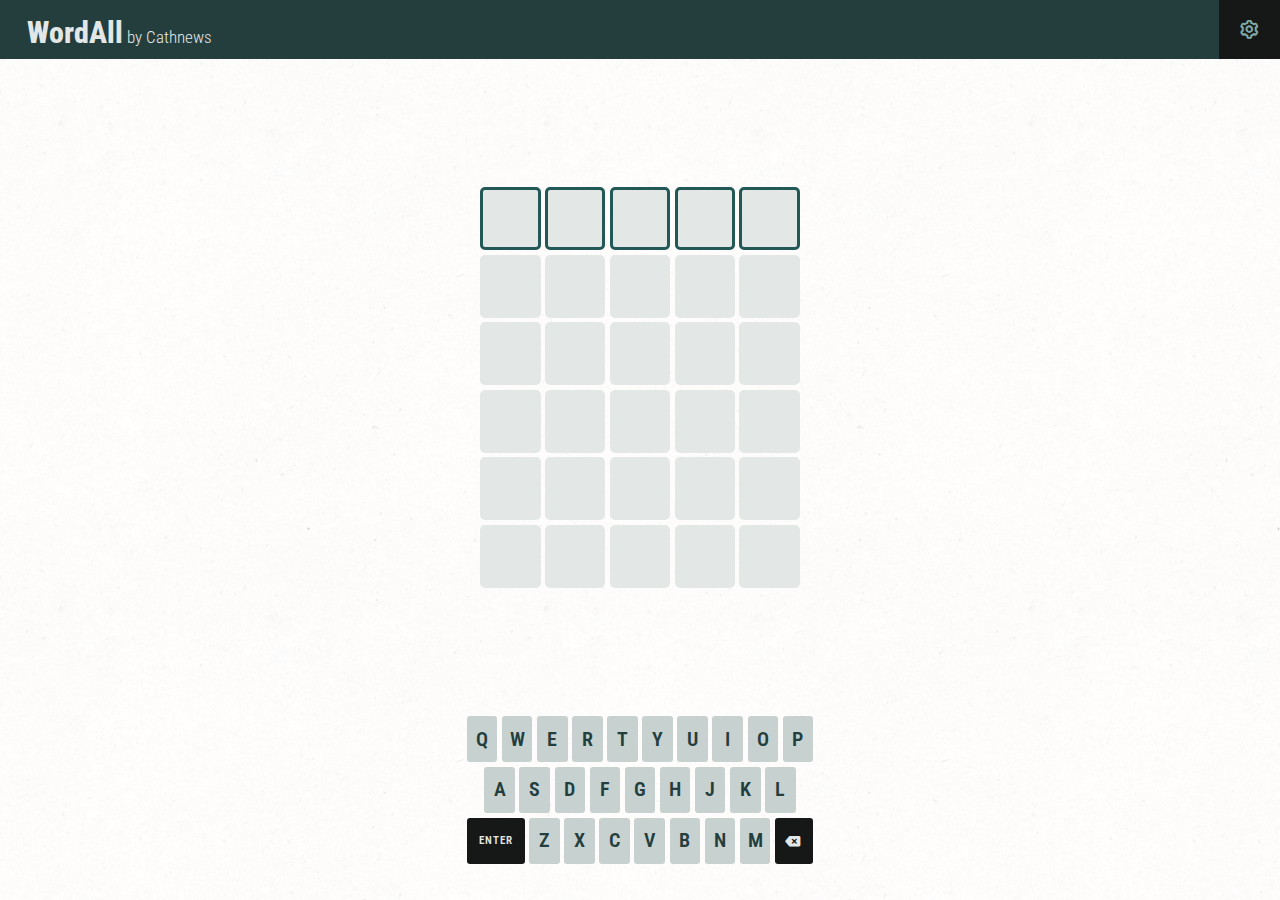
==== index.html @ e697ef77 "fixed share button" ====
<!DOCTYPE html>
<html lang="en">
<head>
  <meta charset="UTF-8">
  <meta name="viewport" content="width=device-width, initial-scale=1.0">

  <!-- Facebook Meta Tags -->
  <meta property="og:url" content="https://cathnews.com/wordall">
  <meta property="og:type" content="website">
  <meta property="og:title" content="WordAll by CathNews">
  <meta property="og:description" content="Enjoy guessing daily Bible words.">
  <meta property="og:image" content="./cathnews-word-game/wordall-by-cathnews.jpg">

  <!-- Twitter Meta Tags -->
  <meta name="twitter:card" content="summary_large_image">
  <meta property="twitter:domain" content="cathnews.com">
  <meta property="twitter:url" content="https://cathnews.com/wordall">
  <meta name="twitter:title" content="WordAll by CathNews">
  <meta name="twitter:description" content="Enjoy guessing daily Bible words.">
  <meta name="twitter:image" content="./cathnews-word-game/wordall-by-cathnews.jpg">

  <title>WordAll by Cathnews</title>

  <!-- Preload images -->
  <link rel="preload" href="./cathnews-word-game/winner.png" as="image">
  <link rel="preload" href="./cathnews-word-game/wrong.png" as="image">

  <!-- Cathnews favicon -->
  <link rel="alternate icon" class="js-site-favicon" type="image/png" href="https://cathnews.com/wp-content/uploads/2022/02/cropped-cathnews-favicon.png">

  <link rel="stylesheet" href="style.css">
  <script src="game.js" defer></script>
  <script src="script.js" defer></script>


  <!-- Boxicons -->
  <link href='https://unpkg.com/boxicons@2.1.4/css/boxicons.min.css' rel='stylesheet'>

</head>

<body class="hide">

  <!-- Header - logo and menus -->
  <header>
    <div id="header">
      <div class="logo">
        <div class="logo-text"><span>WordAll</span> by Cathnews</div>
      </div>
      <div class="menu">
        <div class="cog-button">
          <i class='bx bx-cog'></i>
        </div>
      </div>
    </div>
    <div id="drawer">
      <div class="inner">
        <div class="help">
          <h3>Instructions</h3>
          <p>You have 6 tries to guess the day's 5-letter Bible word. Only valid words can be submitted. Matched letters will be marked green. Matched but incorrect position are marked yellow.</p>
        </div>
        <div class="daily-word">
          <h3>Word of the Day</h3>
          <p>Today's Bible word could be any person, place, or thing that appears in the Bible text.</p>
          <p>Best of luck!</p>
        </div>
        <div class="settings">
          <h3>Settings</h3>
          <div class="option">
            <p>Dark mode</p>
            <div class="dark-toggle">
              <div class="toggle"></div>
            </div>
          </div>
        </div>
      </div>  
    </div>
  </header>

  <!-- Game container -->
  <div id="game" class="container column">

    <!-- Guess boxes -->
    <section id="guesses" class="column">

      <div id="guess1" class="guess row">
        <span class="char"></span>
        <span class="char"></span>
        <span class="char"></span>
        <span class="char"></span>
        <span class="char"></span>
      </div>
      <div id="guess2" class="guess row">
        <span class="char"></span>
        <span class="char"></span>
        <span class="char"></span>
        <span class="char"></span>
        <span class="char"></span>
      </div>
      <div id="guess3" class="guess row">
        <span class="char"></span>
        <span class="char"></span>
        <span class="char"></span>
        <span class="char"></span>
        <span class="char"></span>
      </div>
      <div id="guess4" class="guess row">
        <span class="char"></span>
        <span class="char"></span>
        <span class="char"></span>
        <span class="char"></span>
        <span class="char"></span>
      </div>
      <div id="guess5" class="guess row">
        <span class="char"></span>
        <span class="char"></span>
        <span class="char"></span>
        <span class="char"></span>
        <span class="char"></span>
      </div>
      <div id="guess6" class="guess row">
        <span class="char"></span>
        <span class="char"></span>
        <span class="char"></span>
        <span class="char"></span>
        <span class="char"></span>
      </div>

    </section>

    <!-- Keyboard -->
    <section id="keyboard" class="column">

      <!-- Notifications -->
      <div id="notif" class="hide">
        <div class="col img">
          <img src="" alt="">
        </div>
        <div class="col message-container">
          <p class="notif-message"></p>
          <span id="share-fb" class="hide"><i class='bx bxs-share' ></i> Share to Facebook</a></span>
          <button onclick="" class="notif-button"><i class='bx bx-x'></i></button>
        </div>
      </div>
      
      <div id="keys1" class="row">
        <div data-key="q" class="key">Q</div>
        <div data-key="w" class="key">W</div>
        <div data-key="e" class="key">E</div>
        <div data-key="r" class="key">R</div>
        <div data-key="t" class="key">T</div>
        <div data-key="y" class="key">Y</div>
        <div data-key="u" class="key">U</div>
        <div data-key="i" class="key">I</div>
        <div data-key="o" class="key">O</div>
        <div data-key="p" class="key">P</div>
      </div>

      <div id="keys2" class="row">
        <div data-key="a" class="key">A</div>
        <div data-key="s" class="key">S</div>
        <div data-key="d" class="key">D</div>
        <div data-key="f" class="key">F</div>
        <div data-key="g" class="key">G</div>
        <div data-key="h" class="key">H</div>
        <div data-key="j" class="key">J</div>
        <div data-key="k" class="key">K</div>
        <div data-key="l" class="key">L</div>
      </div>

      <div id="keys3" class="row">
        <div data-key="enter" class="key enter">ENTER</div>
        <div data-key="z" class="key">Z</div>
        <div data-key="x" class="key">X</div>
        <div data-key="c" class="key">C</div>
        <div data-key="v" class="key">V</div>
        <div data-key="b" class="key">B</div>
        <div data-key="n" class="key">N</div>
        <div data-key="m" class="key">M</div>
        <div data-key="del" class="key delete"><i class='bx bxs-tag-x'></i></div>
      </div>

    </section>

  </div>
  
</body>
</html>
---- style.css ----
@import url('https://fonts.googleapis.com/css2?family=Roboto+Condensed:ital,wght@0,300;0,400;0,500;0,600;0,700;0,800;0,900;1,300;1,400;1,500;1,600;1,700;1,800;1,900&display=swap');
@import url('https://fonts.googleapis.com/css2?family=Pacifico&display=swap');

* {
  margin: 0;
  padding: 0;
  box-sizing: border-box;
}

:root {

  --fnt-logo: "Pacifico", sans-serif;
  --fnt-headings: "Roboto Condensed", sans-serif;
  --fnt-body: "Roboto Condensed", sans-serif;

  --clr-primary: hsl(176, 70%, 33%);
  --clr-primary-light: hsl(176, 20%, 58%);
  --clr-primary-lighter: hsl(175, 10%, 80%);
  --clr-primary-lightest: hsl(173, 10%, 90%);
  --clr-primary-dark: hsl(177, 45%, 24%);
  --clr-primary-darker: hsl(178, 27%, 19%);
  --clr-primary-darkest: hsl(180, 4%, 9%);

  --clr-white: hsl(60, 33%, 98%);
  --clr-light-gray: hsl(0, 0%, 75%);
  --clr-lighter-gray: hsl(0, 0%, 90%);
  --clr-gray: hsl(120, 1%, 29%);
  --clr-dark-gray: hsl(180, 1%, 18%);
  --clr-black: hsl(0, 0%, 9%);

  --clr-wrong: var(--clr-primary-lighter);
  --clr-position: hsl(50, 77%, 47%);
  --clr-correct: hsl(150, 65%, 26%);
}

a, a:active {
  color: var(--clr-primary-light);
  text-decoration: none;
}

a:hover {
  color: var(--clr-primary);
}

.dark a {
  color: var(--clr-primary-lightest);
}

.dark a:hover {
  color: var(--clr-primary-lighter);
}

img {
  width: 100%;
  height: 100%;
  object-fit: cover;
}

/* DOM */

html {
  font-family: var(--fnt-body);
  font-size: 18px;
}

@media (max-width: 640px) {
  html {
    font-size: 17px;
  }
}

body {
  display: flex;
  flex-direction: column;
  justify-content: space-between;
  align-items: center;
  width: 100%;
  min-height: 100dvh;
  background-color: var(--clr-primary-lightest);
  color: var(--clr-primary-darker);
  position: relative;
  background: url(./ricepaper2.png) repeat;
  background-blend-mode: lighten;
}

body.dark {
  background-color: var(--clr-primary-darker);
  color: var(--clr-);
  background-image: none;
}

body.hide {
  display: none;
}

/* Scaffolding */

#game.container {
  max-width: 480px;
  padding: 1rem;
  /* padding-top: 4rem; */
  gap: 1rem;
  justify-content: center;
  /* height: 100dvh; */
}

.column {
  display: flex;
  flex-direction: column;
  gap: .25rem;
  justify-content: space-between;
  align-items: center;
}

.row {
  display: flex;
  flex-direction: row;
  gap: .25rem;
}

/* Header section */

header {
  display: block;
  /* position: absolute; */
  width: 100%;
  background-color: var(--clr-primary-darker);
  color: var(--clr-primary-lightest);
  z-index: 50;
}

.dark header {
  background-color: var(--clr-primary-dark);
}

#header {
  display: flex;
  flex-direction: row;
  justify-content: space-between;
  align-items: flex-end;  
  gap: 2rem;
  width: 100%;
  padding-left: 1.5rem;
}

.logo {
  font-size: .95rem;
  font-family: 'Roboto Condensed', sans-serif;
  font-weight: 300;
  padding-bottom: .5rem;
}

.logo span {
  font-weight: 800;
  font-size: 1.65rem;
}

.menu .cog-button, .menu .cog-button:active {
  cursor: pointer;
  background-color: var(--clr-primary-darkest);
  color: var(--clr-primary-light);
  padding: 1rem 1.05rem .85rem;
  transition: .3s;
  font-size: 1.25rem;
}

.menu .cog-button:hover {
  background-color: var(--clr-primary-dark);
  color: var(--clr-primary-lightest);
}

.menu .cog-button i {
  transform: rotate(0);
  transition: .3s;
}

.menu .cog-button:hover i {
  transform: rotate(240deg);
}

/* Drawer */

#drawer {
  background-color: var(--clr-primary);
  display: grid;
  grid-template-rows: 0rem;
  transition: 300ms;
}

#drawer.open {
  grid-template-rows: 12em;
}

#drawer .inner {
  padding: 1.85em 1.5em 1.35em;
  display: none;
  transition: .2s;
  overflow: hidden;
}

#drawer.open .inner {
  display: flex;
  gap: 1.35em;
}

#drawer .inner > div {
  padding-right: 4rem;
  flex: 1;
}

#drawer h3 {
  margin-bottom: .5em;
}

#drawer .settings h3 {
  margin-bottom: .85em;
}

#drawer p {
  margin-bottom: .4 5em;
}

.settings .option {
  border-top: 1px dashed var(--clr-primary-light);
  border-bottom: 1px dashed var(--clr-primary-light);
  padding: .5em 0rem;
  display: flex;
  justify-content: space-between;
  align-items: center;
  gap: 2rem;
}

.dark-toggle {
  width: 2em;
  height: 1em;
  border: 1px solid var(--clr-primary-lighter);
  border-radius: 5rem;
  position: relative;
  transition: .3s;
}

.toggle {
  width: .65em;
  height: .65em;
  background-color: var(--clr-primary-lighter);
  border-radius: 5rem;
  position: absolute;
  top: 50%;
  transform: translateY(-50%);
  left: .15em;
  transition: .3s;
}

.dark .toggle {
  background-color: var(--clr-primary-lighter);
  left: 1.1em
}

@media (max-width: 720px) {

  #drawer.open {
    grid-template-rows: 22em;
  }

  #drawer .inner {
    font-size: .85rem;
    flex-direction: column;
    gap: 1em;
  }

}

/* Game section */

#game {
  flex-grow: 1;
}

/* Guess section */

#guesses {
  flex: 1;
  justify-content: center;
}

.guess.current .char {
  border: 3px solid var(--clr-primary-dark);
  animation: wiggle 10s infinite;
}

.dark .guess.current .char {
  border: 3px solid var(--clr-primary-light);
}

@keyframes wiggle {
  0% {
    transform: translateY(0px);
  }
  6% {
    transform: translateY(1px);
  }
  8% {
    transform: translateY(-3px);
  }
  10% {
    transform: translateY(0px);
  }
  12% {
    transform: translateY(-3px);
  }
  14% {
    transform: translateY(0px);
  }
}

.guess .char {
  border: 2px solid var(--clr-primary-lightest);
  background-color: var(--clr-primary-lightest);
  width: 3.35rem;
  border-radius: 5px;
  height: 3.5rem;
  display: flex;
  align-items: center;
  justify-content: center;
  text-transform: uppercase;
  font-weight: 700;
  font-size: 2rem;  
}

.dark .guess .char {
  border: 2px solid var(--clr-primary-dark);
  background-color: var(--clr-primary-darker);
  color: var(--clr-primary-lighter);
}

.char.wrong {
  background-color: var(--clr-wrong) !important;
  border-color: var(--clr-wrong) !important;
  color: var(--clr-primary-lightest);
}

.dark .char.wrong {
  background-color: var(--clr-primary-dark) !important;
  border-color: var(--clr-primary-dark) !important;
  color: var(--clr-primary-darker);
}

.char.position {
  background-color: var(--clr-position) !important;
  border-color: var(--clr-position) !important;
  color: var(--clr-primary-lightest);
}

.dark .char.position {
  background-color: var(--clr-position) !important;
  border-color: var(--clr-position) !important;
  color: var(--clr-primary-lightest);
}

.char.correct {
  background-color: var(--clr-correct) !important;
  border-color: var(--clr-correct) !important;
  color: var(--clr-primary-lightest);
}

.dark .char.correct {
  background-color: var(--clr-correct) !important;
  border-color: var(--clr-correct) !important;
  color: var(--clr-primary-lightest);
}

/* Keyboard section */

#keyboard {
  flex: 0;
  margin-bottom: 1rem;
  position: relative;
}

.key {
  text-transform: uppercase;
  font-size: 1.1rem;
  font-weight: 600;
  background-color: var(--clr-primary-lighter);
  padding: .65rem .35rem;
  cursor: pointer;
  width: 1.7rem;
  text-align: center;
  border-radius: 3px;
  display: flex;
  justify-content: center;
  align-items: center;
  transition: .1s;
}

.key:hover {
  background-color: var(--clr-primary-lightest);
}

.key.enter, .key.delete, .key.enter:active, .key.delete:active  {
  background-color: var(--clr-primary-darkest);
  color: var(--clr-primary-lightest);
  padding-left: .65rem;
  padding-right: .65rem;
  font-size: .6rem;
}

.key.enter:hover, .key.delete:hover {
  background-color: var(--clr-primary-dark);
}

.key.delete {
  font-size: 1rem;
  padding-left: 1rem;
  padding-right: 1.1rem;
}

.key.enter {
  padding-left: .65rem;
  padding-right: .65rem;
  letter-spacing: 1px;
  width: fit-content;
}

.key.used {
  background-color: var(--clr-primary-lightest) !important;
  border-color: var(--clr-wrong);
  color: var(--clr-primary-lighter);
}

.dark .key.used {
  background-color: var(--clr-primary-dark) !important;
  color: var(--clr-primary-darker);
}

.key.used.correct {
  background-color: var(--clr-correct) !important;
  border-color: var(--clr-correct);
  color: var(--clr-primary-lightest);
}


/* Notification */

#notif {
  position: absolute;
  background-color: var(--clr-primary-darker);
  color: var(--clr-primary-lightest);
  padding: 0;
  border-radius: .5rem;
  top: 50%;
  transform: translateY(-50%);
  width: 104%;
  min-height: 100%;
  overflow: hidden;
  display: grid;
  grid-template-columns: repeat(2,50%);
  justify-content: center;
  align-items: center;
}

#notif img {
  flex-grow: 0;
}

#notif .col.img {
  display: flex;
}

#notif.hide {
  display: none;
}

#notif .message-container {
  display: flex;
  flex-direction: column;
  padding-right: 1rem;
}

#notif p {
  text-align: left;
}

#notif button {
  border: none;
  border-radius: 5rem;
  font-size: 1.45rem;
  color: var(--clr-primary);
  position: absolute;
  width: 2rem;
  height: 2rem;
  top: 1rem;
  right: 1rem;
  padding-top: 3px;
}

#notif button:hover {
  background-color: var(--clr-primary-light);
  color: var(--clr-primary-lightest);
}

#notif button.hide {
  display: none;
}

#notif #share-fb, #notif #share-fb:active {
  margin-top: 12px;
  padding: 7px 10px;
  background-color: #3447ae;
  font-size: .8rem;
  width: fit-content;
  border-radius: 3px;
  cursor: pointer;
  transition: 300ms;
  display: flex;
  flex-direction: row;
  justify-content: center;
  align-items: center;
  gap: 5px
}

#notif #share-fb:hover {
  background-color: #445ce3;
}

#notif #share-fb.hide {
  display: none;
}
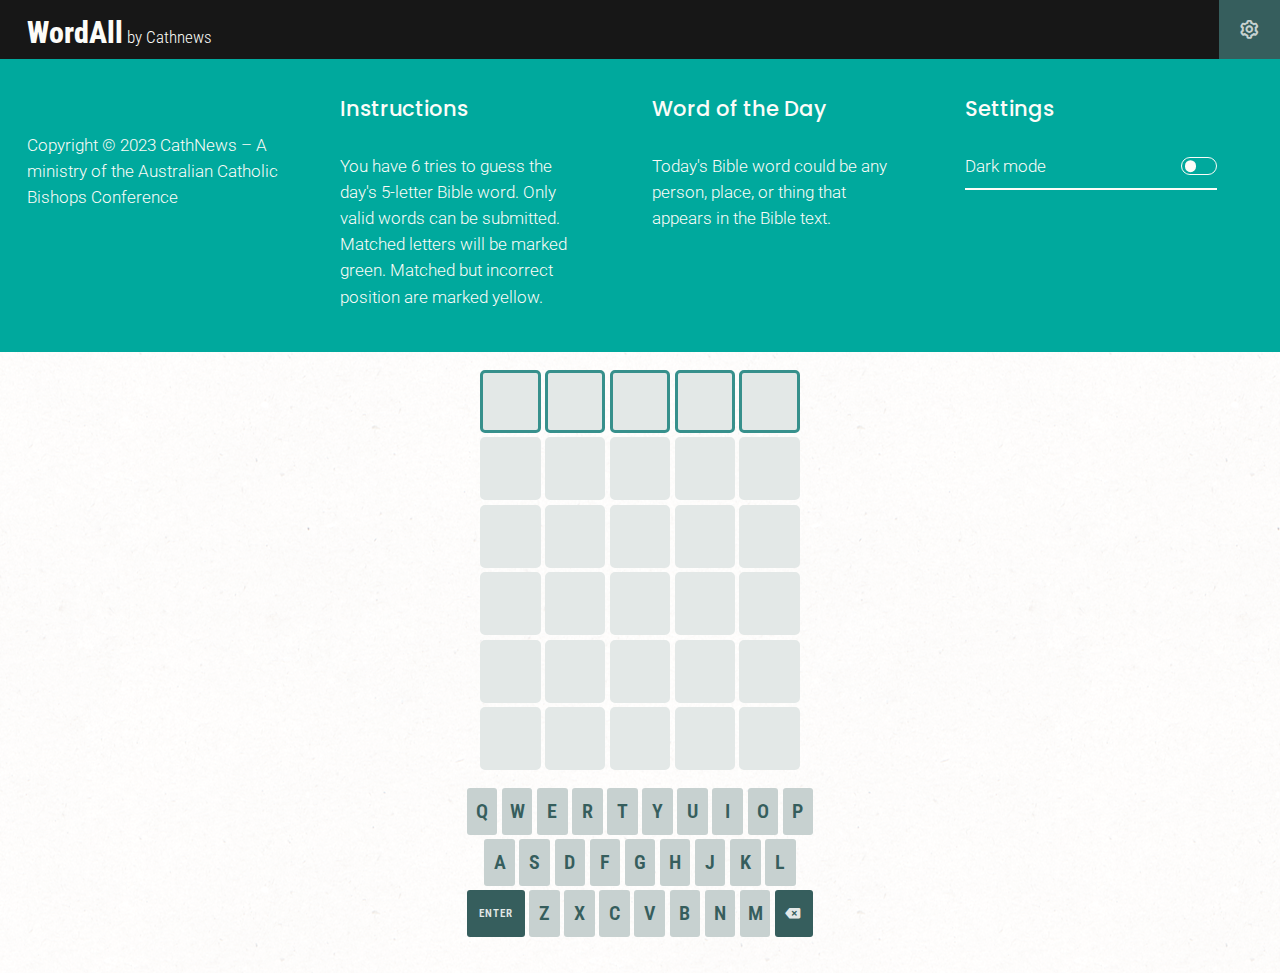
==== commit 08a60bd5: "menu colours to match CathNews" ====
--- a/index.html
+++ b/index.html
@@ -4,6 +4,12 @@
   <meta charset="UTF-8">
   <meta name="viewport" content="width=device-width, initial-scale=1.0">
 
+  <!-- Favicon -->
+  <link rel="apple-touch-icon" sizes="180x180" href="/apple-touch-icon.png">
+  <link rel="icon" type="image/png" sizes="32x32" href="/favicon-32x32.png">
+  <link rel="icon" type="image/png" sizes="16x16" href="/favicon-16x16.png">
+  <link rel="manifest" href="/site.webmanifest">
+  
   <!-- Facebook Meta Tags -->
   <meta property="og:url" content="https://cathnews.com/wordall">
   <meta property="og:type" content="website">
@@ -20,10 +26,6 @@
   <meta name="twitter:image" content="./cathnews-word-game/wordall-by-cathnews.jpg">
 
   <title>WordAll by Cathnews</title>
-
-  <!-- Preload images -->
-  <link rel="preload" href="./cathnews-word-game/winner.png" as="image">
-  <link rel="preload" href="./cathnews-word-game/wrong.png" as="image">
 
   <!-- Cathnews favicon -->
   <link rel="alternate icon" class="js-site-favicon" type="image/png" href="https://cathnews.com/wp-content/uploads/2022/02/cropped-cathnews-favicon.png">
@@ -53,7 +55,13 @@
       </div>
     </div>
     <div id="drawer">
-      <div class="inner">
+      <div id="drawer-inner" class="inner">
+        <div class="about">
+          <div class="cathnews-logo">
+            <img src="https://cathnews.com/wp-content/uploads/2022/11/cathnews-sub-landscape-reverse-white.png" alt="">
+          </div>
+          <p>Copyright © 2023 CathNews – A ministry of the Australian Catholic Bishops Conference</p>
+        </div>
         <div class="help">
           <h3>Instructions</h3>
           <p>You have 6 tries to guess the day's 5-letter Bible word. Only valid words can be submitted. Matched letters will be marked green. Matched but incorrect position are marked yellow.</p>
@@ -61,7 +69,6 @@
         <div class="daily-word">
           <h3>Word of the Day</h3>
           <p>Today's Bible word could be any person, place, or thing that appears in the Bible text.</p>
-          <p>Best of luck!</p>
         </div>
         <div class="settings">
           <h3>Settings</h3>
@@ -131,7 +138,8 @@
     <section id="keyboard" class="column">
 
       <!-- Notifications -->
-      <div id="notif" class="hide">
+      <div id="notif" class="hide waiting">
+        
         <div class="col img">
           <img src="" alt="">
         </div>
--- a/style.css
+++ b/style.css
@@ -1,5 +1,7 @@
 @import url('https://fonts.googleapis.com/css2?family=Roboto+Condensed:ital,wght@0,300;0,400;0,500;0,600;0,700;0,800;0,900;1,300;1,400;1,500;1,600;1,700;1,800;1,900&display=swap');
 @import url('https://fonts.googleapis.com/css2?family=Pacifico&display=swap');
+@import url('https://fonts.googleapis.com/css2?family=Poppins:ital,wght@0,100;0,200;0,300;0,400;0,500;0,600;0,700;0,800;0,900;1,100;1,200;1,300;1,400;1,500;1,600;1,700;1,800;1,900&display=swap');
+@import url('https://fonts.googleapis.com/css2?family=Roboto:ital,wght@0,100;0,300;0,400;0,500;0,700;0,900;1,100;1,300;1,400;1,500;1,700;1,900&display=swap');
 
 * {
   margin: 0;
@@ -10,16 +12,17 @@
 :root {
 
   --fnt-logo: "Pacifico", sans-serif;
-  --fnt-headings: "Roboto Condensed", sans-serif;
+  --fnt-headings: "Poppins", sans-serif;
   --fnt-body: "Roboto Condensed", sans-serif;
-
-  --clr-primary: hsl(176, 70%, 33%);
+  --fnt-menu: "Roboto", sans-serif;
+
+  --clr-primary: #00a99d;
   --clr-primary-light: hsl(176, 20%, 58%);
   --clr-primary-lighter: hsl(175, 10%, 80%);
   --clr-primary-lightest: hsl(173, 10%, 90%);
-  --clr-primary-dark: hsl(177, 45%, 24%);
-  --clr-primary-darker: hsl(178, 27%, 19%);
-  --clr-primary-darkest: hsl(180, 4%, 9%);
+  --clr-primary-dark: hsl(177, 45%, 39%);
+  --clr-primary-darker: hsl(178, 27%, 29%);
+  --clr-primary-darkest: hsl(180, 4%, 15%);
 
   --clr-white: hsl(60, 33%, 98%);
   --clr-light-gray: hsl(0, 0%, 75%);
@@ -31,6 +34,11 @@
   --clr-wrong: var(--clr-primary-lighter);
   --clr-position: hsl(50, 77%, 47%);
   --clr-correct: hsl(150, 65%, 26%);
+}
+
+h1, h2, h3, h4, h5 {
+  font-family: var(--fnt-headings);
+  font-weight: 500;
 }
 
 a, a:active {
@@ -84,7 +92,7 @@
 }
 
 body.dark {
-  background-color: var(--clr-primary-darker);
+  background-color: var(--clr-primary-darkest);
   color: var(--clr-);
   background-image: none;
 }
@@ -124,13 +132,13 @@
   display: block;
   /* position: absolute; */
   width: 100%;
-  background-color: var(--clr-primary-darker);
-  color: var(--clr-primary-lightest);
+  background-color: var(--clr-black);
+  color: var(--clr-white);
   z-index: 50;
 }
 
 .dark header {
-  background-color: var(--clr-primary-dark);
+  background-color: var(--clr-black);
 }
 
 #header {
@@ -157,8 +165,8 @@
 
 .menu .cog-button, .menu .cog-button:active {
   cursor: pointer;
-  background-color: var(--clr-primary-darkest);
-  color: var(--clr-primary-light);
+  background-color: var(--clr-primary-darker);
+  color: var(--clr-primary-lighter);
   padding: 1rem 1.05rem .85rem;
   transition: .3s;
   font-size: 1.25rem;
@@ -182,48 +190,55 @@
 
 #drawer {
   background-color: var(--clr-primary);
-  display: grid;
-  grid-template-rows: 0rem;
+  display: flex;
   transition: 300ms;
+  overflow: hidden;
+  font-family: var(--fnt-menu);
 }
 
 #drawer.open {
-  grid-template-rows: 12em;
+  height: 0;
+  padding-bottom: 0rem;
 }
 
 #drawer .inner {
-  padding: 1.85em 1.5em 1.35em;
-  display: none;
+  display: flex;
+  gap: 1.35em;
+  padding: 1.85em 1.5em 2.35em;
   transition: .2s;
-  overflow: hidden;
-}
-
-#drawer.open .inner {
-  display: flex;
-  gap: 1.35em;
+  width: 100%;
 }
 
 #drawer .inner > div {
-  padding-right: 4rem;
+  padding-right: 2rem;
   flex: 1;
 }
 
 #drawer h3 {
-  margin-bottom: .5em;
-}
-
-#drawer .settings h3 {
-  margin-bottom: .85em;
+  margin-bottom: 1.4em;
+}
+
+#drawer .about .cathnews-logo {
+  width: 220px;
+  padding-top: 0rem;
+  margin-bottom: 1rem;
+}
+
+#drawer .about .cathnews-logo img  {
+  width: 100%;
+  height: auto;
 }
 
 #drawer p {
   margin-bottom: .4 5em;
+  font-size: .95rem;
+  line-height: 1.45rem;
+  font-weight: 300;
 }
 
 .settings .option {
-  border-top: 1px dashed var(--clr-primary-light);
-  border-bottom: 1px dashed var(--clr-primary-light);
-  padding: .5em 0rem;
+  border-bottom: 2px solid var(--clr-white);
+  padding-bottom: .5rem;
   display: flex;
   justify-content: space-between;
   align-items: center;
@@ -233,16 +248,20 @@
 .dark-toggle {
   width: 2em;
   height: 1em;
-  border: 1px solid var(--clr-primary-lighter);
+  border: 1px solid var(--clr-white);
   border-radius: 5rem;
   position: relative;
   transition: .3s;
 }
 
+.dark .dark-toggle {
+  background-color: var(--clr-primary-dark);
+}
+
 .toggle {
   width: .65em;
   height: .65em;
-  background-color: var(--clr-primary-lighter);
+  background-color: var(--clr-white);
   border-radius: 5rem;
   position: absolute;
   top: 50%;
@@ -252,20 +271,25 @@
 }
 
 .dark .toggle {
-  background-color: var(--clr-primary-lighter);
+  background-color: var(--clr-white);
   left: 1.1em
 }
 
 @media (max-width: 720px) {
 
   #drawer.open {
-    grid-template-rows: 22em;
+    grid-template-rows: 23em;
   }
 
   #drawer .inner {
     font-size: .85rem;
     flex-direction: column;
-    gap: 1em;
+    gap: 3em;
+  }
+
+  #drawer .about .cathnews-logo {
+    width: 200px;
+    padding-top: 1rem;
   }
 
 }
@@ -398,7 +422,7 @@
 }
 
 .key.enter, .key.delete, .key.enter:active, .key.delete:active  {
-  background-color: var(--clr-primary-darkest);
+  background-color: var(--clr-primary-darker);
   color: var(--clr-primary-lightest);
   padding-left: .65rem;
   padding-right: .65rem;
@@ -457,6 +481,10 @@
   grid-template-columns: repeat(2,50%);
   justify-content: center;
   align-items: center;
+}
+
+.dark #notif {
+  background-color: var(--clr-primary-dark);
 }
 
 #notif img {
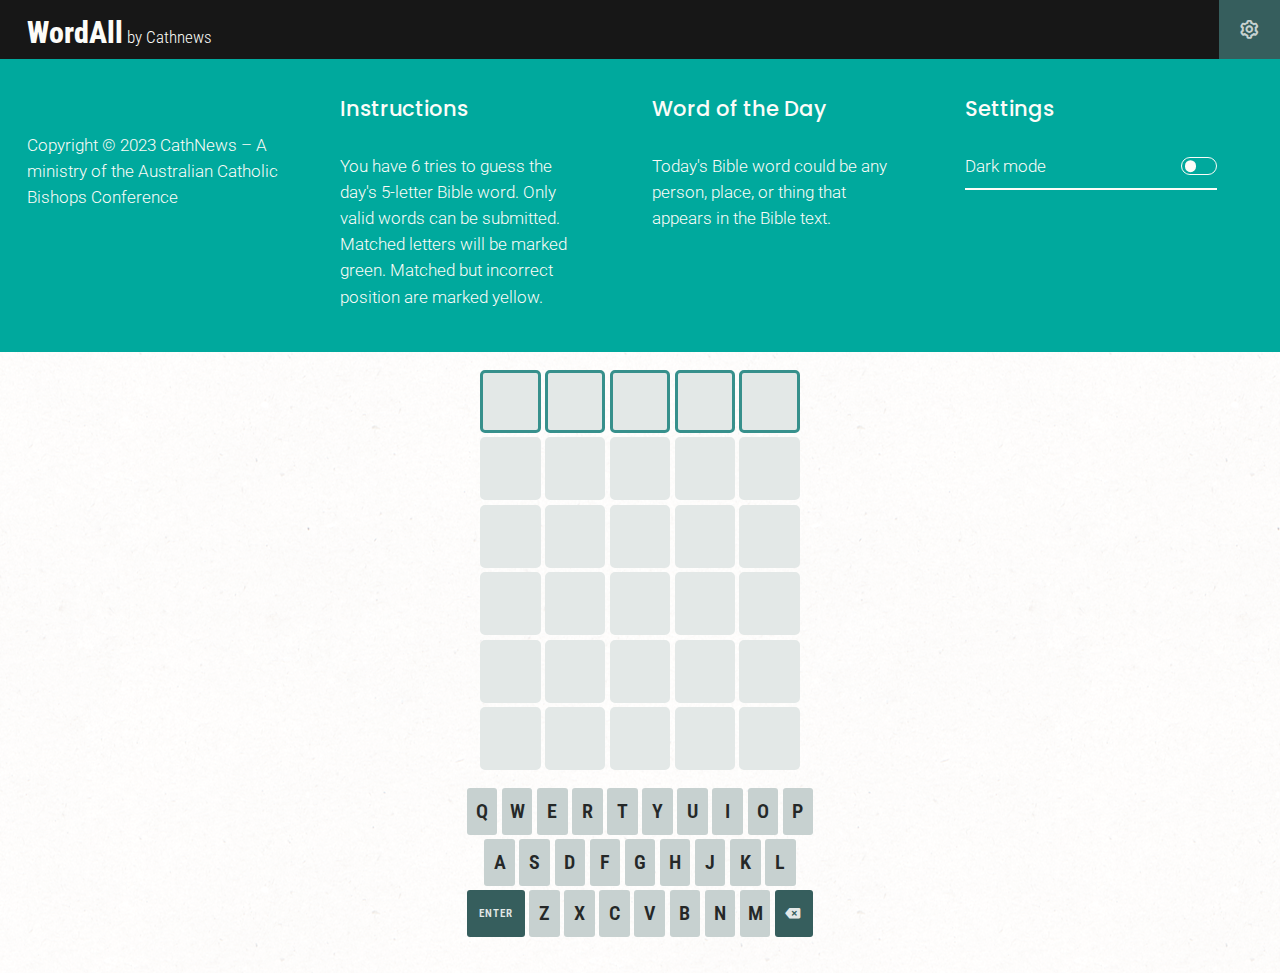
==== commit 5395ad68: "update title" ====
--- a/index.html
+++ b/index.html
@@ -25,7 +25,7 @@
   <meta name="twitter:description" content="Enjoy guessing daily Bible words.">
   <meta name="twitter:image" content="./cathnews-word-game/wordall-by-cathnews.jpg">
 
-  <title>WordAll by Cathnews</title>
+  <title>Cathnews Word Games | WordAll - Find the daily secret Bible word</title>
 
   <!-- Cathnews favicon -->
   <link rel="alternate icon" class="js-site-favicon" type="image/png" href="https://cathnews.com/wp-content/uploads/2022/02/cropped-cathnews-favicon.png">
--- a/style.css
+++ b/style.css
@@ -85,7 +85,7 @@
   width: 100%;
   min-height: 100dvh;
   background-color: var(--clr-primary-lightest);
-  color: var(--clr-primary-darker);
+  color: var(--clr-primary-darkest);
   position: relative;
   background: url(./ricepaper2.png) repeat;
   background-blend-mode: lighten;
@@ -203,15 +203,18 @@
 
 #drawer .inner {
   display: flex;
+  flex-wrap: wrap;
   gap: 1.35em;
   padding: 1.85em 1.5em 2.35em;
   transition: .2s;
   width: 100%;
 }
 
-#drawer .inner > div {
+#drawer .inner > * {
   padding-right: 2rem;
   flex: 1;
+  width: 100%;
+  min-width: 200px;
 }
 
 #drawer h3 {
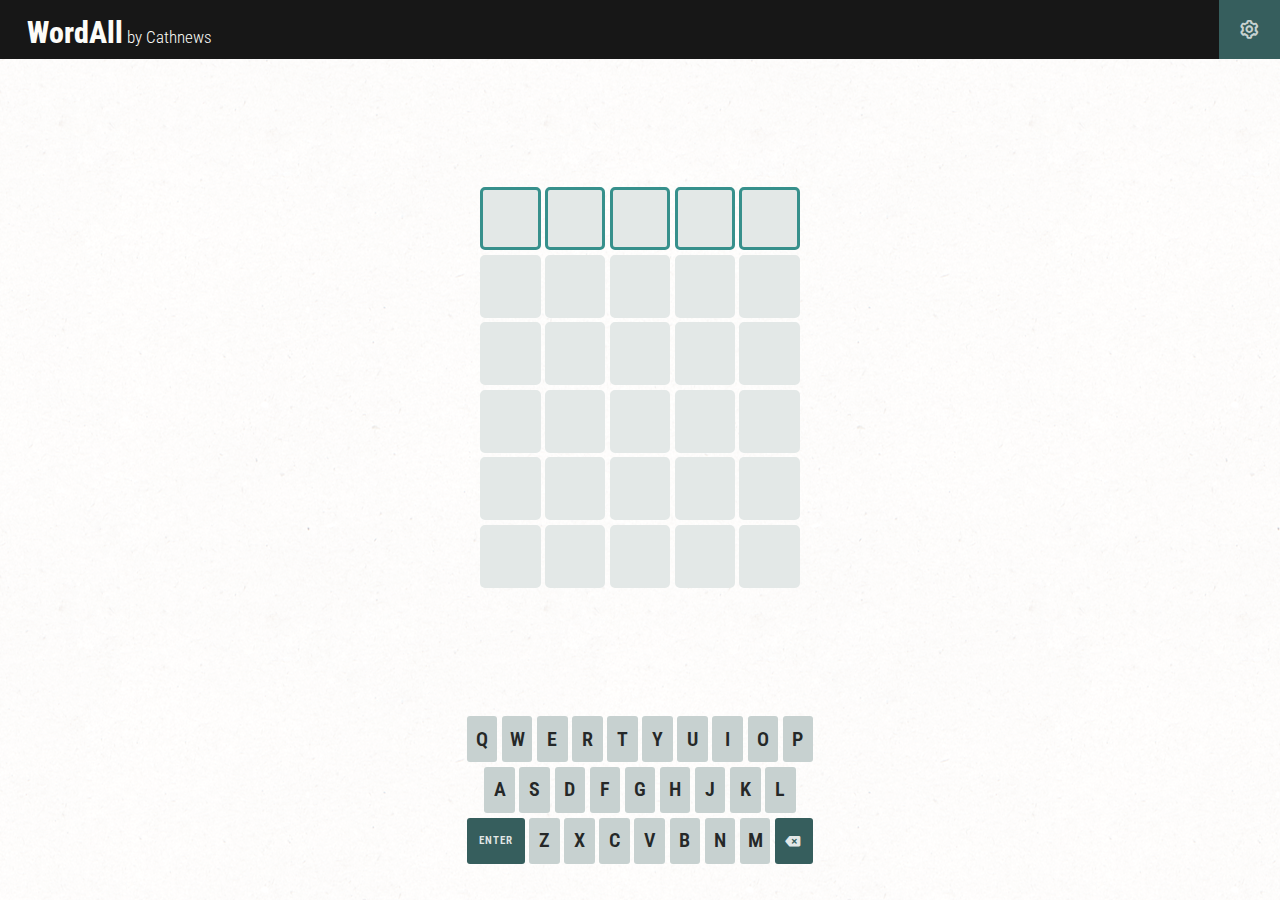
==== commit 2be19029: "main logic -- clear stored guesses during new day" ====
--- a/index.html
+++ b/index.html
@@ -5,10 +5,10 @@
   <meta name="viewport" content="width=device-width, initial-scale=1.0">
 
   <!-- Favicon -->
-  <link rel="apple-touch-icon" sizes="180x180" href="/apple-touch-icon.png">
+  <!-- <link rel="apple-touch-icon" sizes="180x180" href="/apple-touch-icon.png">
   <link rel="icon" type="image/png" sizes="32x32" href="/favicon-32x32.png">
   <link rel="icon" type="image/png" sizes="16x16" href="/favicon-16x16.png">
-  <link rel="manifest" href="/site.webmanifest">
+  <link rel="manifest" href="/site.webmanifest"> -->
   
   <!-- Facebook Meta Tags -->
   <meta property="og:url" content="https://cathnews.com/wordall">
@@ -25,7 +25,7 @@
   <meta name="twitter:description" content="Enjoy guessing daily Bible words.">
   <meta name="twitter:image" content="./cathnews-word-game/wordall-by-cathnews.jpg">
 
-  <title>Cathnews Word Games | WordAll - Find the daily secret Bible word</title>
+  <title>Catholic Word Games and Puzzles by CathNews | WordAll</title>
 
   <!-- Cathnews favicon -->
   <link rel="alternate icon" class="js-site-favicon" type="image/png" href="https://cathnews.com/wp-content/uploads/2022/02/cropped-cathnews-favicon.png">
--- a/style.css
+++ b/style.css
@@ -194,10 +194,12 @@
   transition: 300ms;
   overflow: hidden;
   font-family: var(--fnt-menu);
+  height: 0;
+  padding-bottom: 0rem;
 }
 
 #drawer.open {
-  height: 0;
+  height: auto;
   padding-bottom: 0rem;
 }
 
